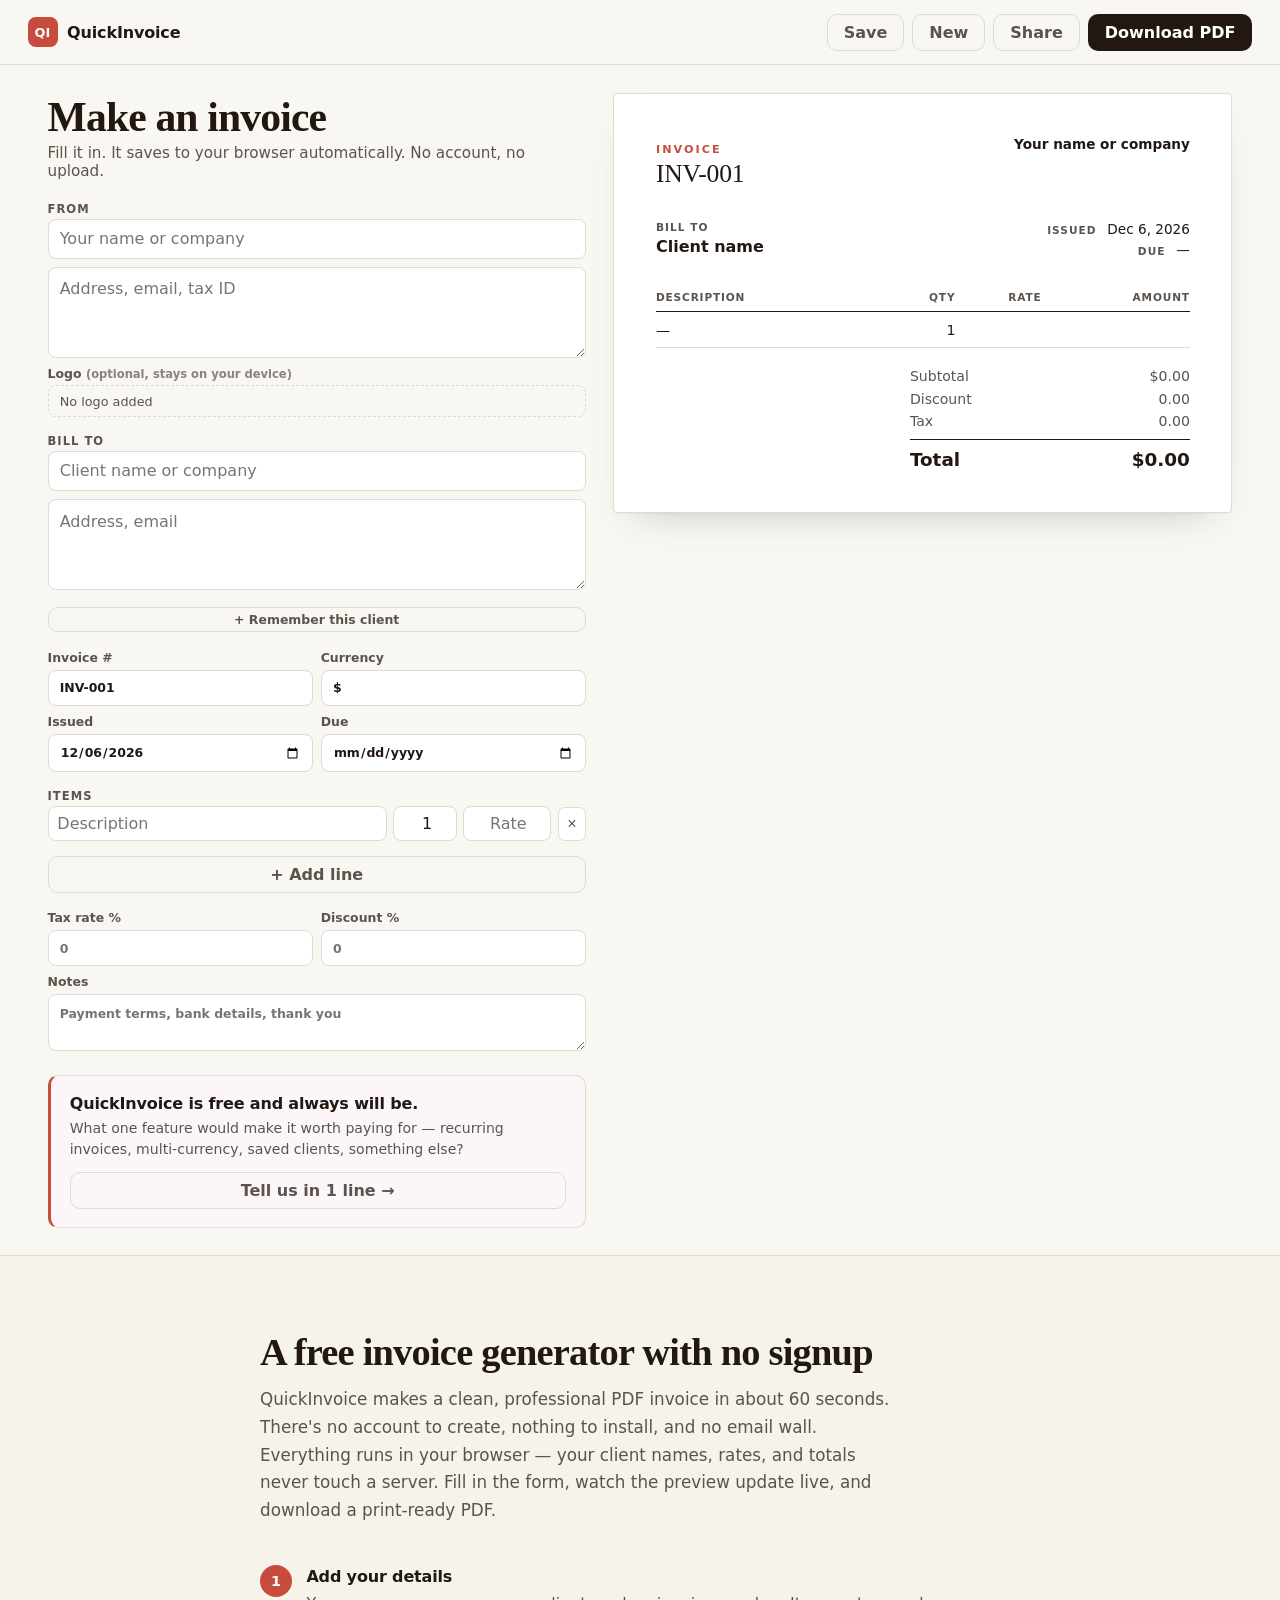
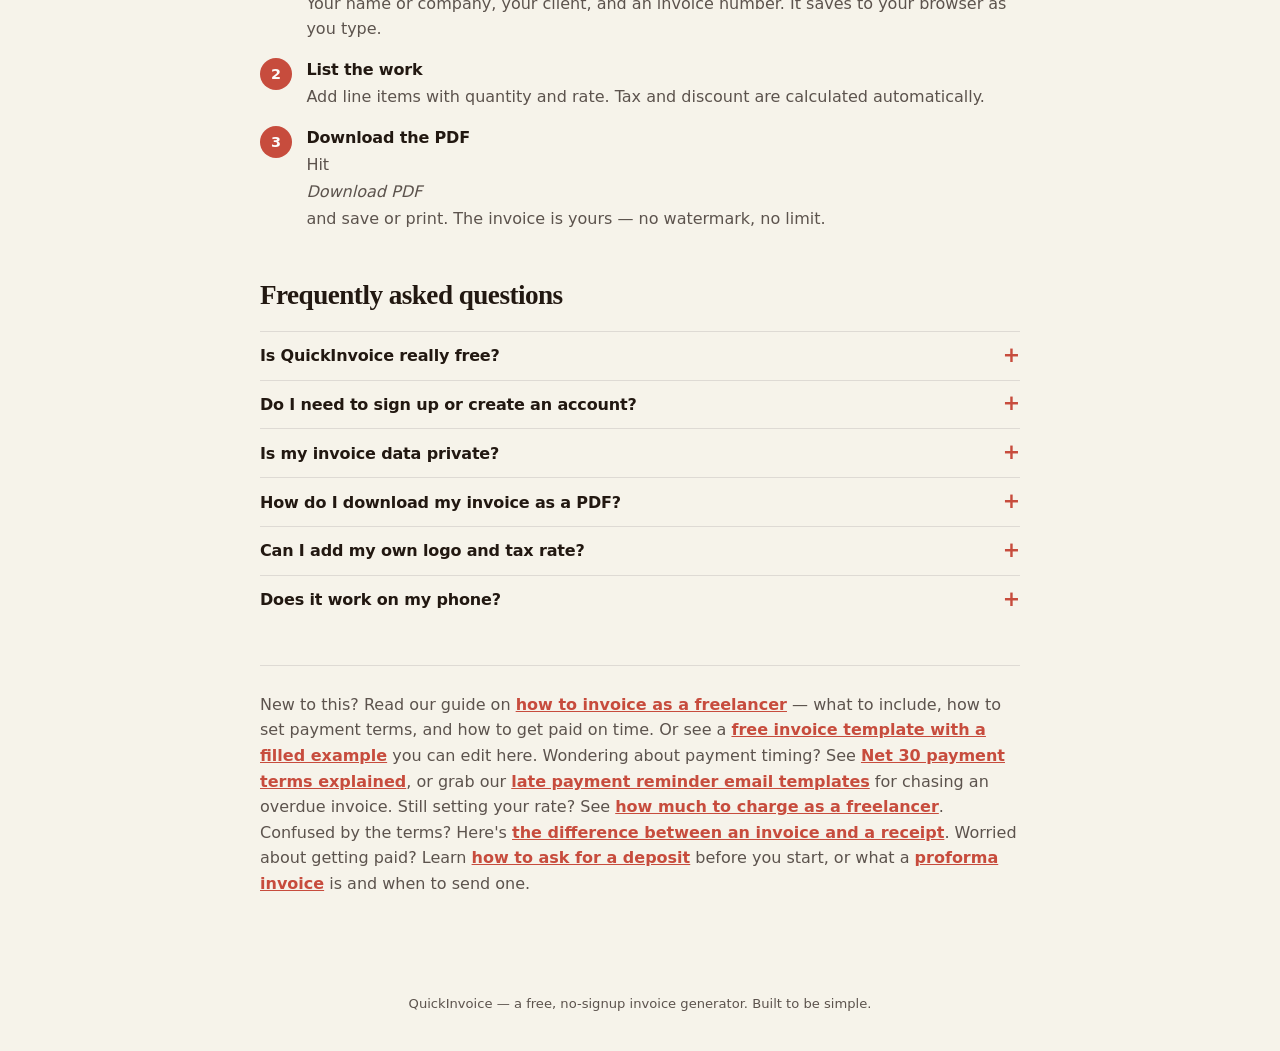
==== docs/quickinvoice/index.html @ 9a954f2b "feat(quickinvoice): 9th SEO page (what is a proforma invoice) + interlink + sitemap to 9 URLs" ====
<!DOCTYPE html>
<html lang="en">
<head>
  <meta charset="UTF-8" />
  <meta name="viewport" content="width=device-width, initial-scale=1.0" />
  <title>QuickInvoice — Free invoice generator, no signup</title>
  <meta name="description" content="Create and download a professional PDF invoice in 60 seconds. Free, no signup, runs entirely in your browser. Your data never leaves your device." />

  <!-- Open Graph -->
  <meta property="og:title" content="QuickInvoice — Free invoice generator, no signup" />
  <meta property="og:description" content="Create and download a professional PDF invoice in 60 seconds. Free, no signup, no upload. Runs entirely in your browser." />
  <meta property="og:type" content="website" />
  <meta property="og:url" content="https://nohunt-bot.github.io/claude/quickinvoice/" />

  <!-- Twitter Card -->
  <meta name="twitter:card" content="summary" />
  <meta name="twitter:title" content="QuickInvoice — Free invoice generator, no signup" />
  <meta name="twitter:description" content="Create and download a professional PDF invoice in 60 seconds. Free, no signup, runs entirely in your browser." />

  <link rel="canonical" href="https://nohunt-bot.github.io/claude/quickinvoice/" />
  <link rel="stylesheet" href="styles.css" />
</head>
<body>
  <header class="topbar no-print">
    <div class="brand">
      <span class="brand-mark">QI</span>
      <span class="brand-name">QuickInvoice</span>
    </div>
    <nav class="topbar-actions" aria-label="Primary">
      <button id="saveBtn" class="btn btn-ghost" type="button">Save</button>
      <button id="resetBtn" class="btn btn-ghost" type="button">New</button>
      <button id="shareBtn" class="btn btn-ghost" type="button">Share</button>
      <button id="printBtn" class="btn btn-solid" type="button">Download PDF</button>
    </nav>
  </header>

  <main class="layout">
    <section class="editor no-print" aria-labelledby="editor-heading">
      <h1 id="editor-heading" class="editor-title">Make an invoice</h1>
      <p class="editor-sub">Fill it in. It saves to your browser automatically. No account, no upload.</p>

      <form id="invoiceForm" class="form" autocomplete="off">
        <fieldset class="field-group">
          <legend>From</legend>
          <input class="inp" data-bind="fromName" placeholder="Your name or company" />
          <textarea class="inp" data-bind="fromDetails" rows="3" placeholder="Address, email, tax ID"></textarea>
          <label class="logo-upload-label">
            <span class="lbl-text">Logo <span class="lbl-hint">(optional, stays on your device)</span></span>
            <input id="logoInput" type="file" accept="image/*" class="logo-input" />
            <span id="logoStatus" class="logo-status">No logo added</span>
            <button id="clearLogoBtn" class="btn btn-ghost btn-xs" type="button" hidden>Remove</button>
          </label>
        </fieldset>

        <fieldset class="field-group">
          <legend>Bill to</legend>
          <input class="inp" data-bind="toName" placeholder="Client name or company" />
          <textarea class="inp" data-bind="toDetails" rows="3" placeholder="Address, email"></textarea>
          <div id="clientBar" class="client-bar" hidden>
            <span class="client-bar-label">Saved clients — tap to fill</span>
            <div id="clientChips" class="client-chips"></div>
          </div>
          <button id="saveClientBtn" class="btn btn-ghost btn-xs" type="button">+ Remember this client</button>
        </fieldset>

        <fieldset class="field-group grid-2">
          <label class="lbl">Invoice #
            <input class="inp" data-bind="number" placeholder="INV-001" />
          </label>
          <label class="lbl">Currency
            <input class="inp" data-bind="currency" placeholder="$" maxlength="4" />
          </label>
          <label class="lbl">Issued
            <input class="inp" type="date" data-bind="issued" />
          </label>
          <label class="lbl">Due
            <input class="inp" type="date" data-bind="due" />
          </label>
        </fieldset>

        <fieldset class="field-group">
          <legend>Items</legend>
          <div id="itemsEditor" class="items-editor"></div>
          <button id="addItemBtn" class="btn btn-ghost btn-block" type="button">+ Add line</button>
        </fieldset>

        <fieldset class="field-group grid-2">
          <label class="lbl">Tax rate %
            <input class="inp" type="number" step="0.01" min="0" data-bind="taxRate" placeholder="0" />
          </label>
          <label class="lbl">Discount %
            <input class="inp" type="number" step="0.01" min="0" data-bind="discountRate" placeholder="0" />
          </label>
          <label class="lbl span-2">Notes
            <textarea class="inp" data-bind="notes" rows="2" placeholder="Payment terms, bank details, thank you"></textarea>
          </label>
        </fieldset>
      </form>

      <section id="savedPanel" class="saved no-print" aria-labelledby="saved-heading" hidden>
        <h2 id="saved-heading" class="saved-title">Saved invoices</h2>
        <p id="savedSummary" class="saved-summary" hidden></p>
        <ul id="savedList" class="saved-list"></ul>
        <p class="saved-hint">Saved on this device only. Open to edit and re-download, or duplicate to start the next one. Set one to repeat and QuickInvoice tracks when the next is due — tap <em>Generate next</em> to spin it up.</p>
      </section>

      <aside class="feedback no-print" aria-labelledby="feedback-heading">
        <p id="feedback-heading" class="feedback-title">QuickInvoice is free and always will be.</p>
        <p class="feedback-body">What one feature would make it worth paying for — recurring invoices, multi-currency, saved clients, something else?</p>
        <a id="feedbackLink" class="btn btn-ghost btn-block" href="#">Tell us in 1 line →</a>
      </aside>
    </section>

    <section class="preview-wrap" aria-label="Invoice preview">
      <article id="sheet" class="sheet">
        <header class="sheet-head">
          <div>
            <img id="pLogo" class="sheet-logo" src="" alt="" hidden />
            <p class="sheet-label">Invoice</p>
            <p id="pNumber" class="sheet-number">INV-001</p>
          </div>
          <div class="sheet-from">
            <p id="pFromName" class="strong">Your name or company</p>
            <p id="pFromDetails" class="muted pre"></p>
          </div>
        </header>

        <div class="sheet-meta">
          <div>
            <p class="meta-key">Bill to</p>
            <p id="pToName" class="strong">Client name</p>
            <p id="pToDetails" class="muted pre"></p>
          </div>
          <div class="sheet-dates">
            <p><span class="meta-key">Issued</span> <span id="pIssued">—</span></p>
            <p><span class="meta-key">Due</span> <span id="pDue">—</span></p>
          </div>
        </div>

        <table class="sheet-table">
          <thead>
            <tr><th class="ta-l">Description</th><th class="ta-r">Qty</th><th class="ta-r">Rate</th><th class="ta-r">Amount</th></tr>
          </thead>
          <tbody id="pItems"></tbody>
        </table>

        <div class="sheet-totals">
          <div class="tot-row"><span>Subtotal</span><span id="pSubtotal">0.00</span></div>
          <div class="tot-row" id="pDiscountRow" hidden><span>Discount</span><span id="pDiscount">0.00</span></div>
          <div class="tot-row" id="pTaxRow" hidden><span>Tax</span><span id="pTax">0.00</span></div>
          <div class="tot-row tot-grand"><span>Total</span><span id="pTotal">0.00</span></div>
        </div>

        <footer id="pNotesWrap" class="sheet-notes" hidden>
          <p class="meta-key">Notes</p>
          <p id="pNotes" class="pre"></p>
        </footer>
      </article>
    </section>
  </main>

  <section class="seo no-print" aria-labelledby="about-heading">
    <div class="seo-inner">
      <header class="seo-lede">
        <h2 id="about-heading">A free invoice generator with no signup</h2>
        <p>QuickInvoice makes a clean, professional PDF invoice in about 60 seconds. There's
          no account to create, nothing to install, and no email wall. Everything runs in your
          browser — your client names, rates, and totals never touch a server. Fill in the form,
          watch the preview update live, and download a print-ready PDF.</p>
      </header>

      <ol class="seo-steps">
        <li><span class="seo-step-n">1</span><div><strong>Add your details</strong>Your name or company, your client, and an invoice number. It saves to your browser as you type.</div></li>
        <li><span class="seo-step-n">2</span><div><strong>List the work</strong>Add line items with quantity and rate. Tax and discount are calculated automatically.</div></li>
        <li><span class="seo-step-n">3</span><div><strong>Download the PDF</strong>Hit <em>Download PDF</em> and save or print. The invoice is yours — no watermark, no limit.</div></li>
      </ol>

      <div class="seo-faq">
        <h2>Frequently asked questions</h2>

        <details class="faq-item">
          <summary>Is QuickInvoice really free?</summary>
          <p>Yes. Creating and downloading invoices is completely free, with no limit on how many
            you make and no watermark on the PDF. There's no paid tier you're nudged toward.</p>
        </details>

        <details class="faq-item">
          <summary>Do I need to sign up or create an account?</summary>
          <p>No signup, no account, no email required. Open the page and start typing. That's the
            whole point — most invoice tools make you register before you can do anything.</p>
        </details>

        <details class="faq-item">
          <summary>Is my invoice data private?</summary>
          <p>Completely. QuickInvoice runs entirely in your browser. Your details are saved only to
            your own device's local storage and are never uploaded or sent anywhere. Clear your
            browser data and they're gone.</p>
        </details>

        <details class="faq-item">
          <summary>How do I download my invoice as a PDF?</summary>
          <p>Click <em>Download PDF</em>. Your browser's print dialog opens — choose “Save as PDF”
            as the destination and save. The invoice prints clean, without the editor around it.</p>
        </details>

        <details class="faq-item">
          <summary>Can I add my own logo and tax rate?</summary>
          <p>Yes. Upload a logo (it stays on your device) and set any tax rate or discount
            percentage. Totals recalculate instantly in the live preview.</p>
        </details>

        <details class="faq-item">
          <summary>Does it work on my phone?</summary>
          <p>Yes. The editor and preview adapt to small screens, and you can download the PDF from
            mobile browsers that support “Save as PDF” or printing.</p>
        </details>
      </div>

      <p class="seo-guide-link">New to this? Read our guide on
        <a href="guide/how-to-invoice-as-a-freelancer/">how to invoice as a freelancer</a> —
        what to include, how to set payment terms, and how to get paid on time. Or see a
        <a href="invoice-template/">free invoice template with a filled example</a> you can edit here.
        Wondering about payment timing? See
        <a href="guide/net-30-payment-terms-explained/">Net 30 payment terms explained</a>, or grab our
        <a href="guide/how-to-write-a-late-payment-reminder-email/">late payment reminder email templates</a>
        for chasing an overdue invoice. Still setting your rate? See
        <a href="guide/how-much-to-charge-as-a-freelancer/">how much to charge as a freelancer</a>. Confused by
        the terms? Here's <a href="guide/invoice-vs-receipt-whats-the-difference/">the difference between an
        invoice and a receipt</a>. Worried about getting paid? Learn
        <a href="guide/how-to-ask-for-a-deposit-as-a-freelancer/">how to ask for a deposit</a> before you start, or
        what a <a href="guide/what-is-a-proforma-invoice/">proforma invoice</a> is and when to send one.</p>
    </div>
  </section>

  <footer class="seo-foot no-print">
    <p>QuickInvoice — a free, no-signup invoice generator. Built to be simple.</p>
  </footer>

  <div id="postDownloadToast" class="toast no-print" role="status" hidden>
    <span>Got your invoice? <a id="toastLink" href="#">Tell us what would make this worth paying for →</a></span>
    <button id="toastClose" class="toast-close" type="button" aria-label="Dismiss">×</button>
  </div>

  <script type="application/ld+json">
  {
    "@context": "https://schema.org",
    "@type": "WebApplication",
    "name": "QuickInvoice",
    "url": "https://nohunt-bot.github.io/claude/quickinvoice/",
    "description": "Free invoice generator that runs entirely in your browser. No signup, no upload, no account.",
    "applicationCategory": "BusinessApplication",
    "operatingSystem": "Any",
    "offers": { "@type": "Offer", "price": "0", "priceCurrency": "USD" },
    "featureList": [
      "Instant PDF download via browser print",
      "Tax and discount calculations",
      "Saved automatically to your browser",
      "No account required",
      "Works offline"
    ]
  }
  </script>
  <script type="application/ld+json">
  {
    "@context": "https://schema.org",
    "@type": "FAQPage",
    "mainEntity": [
      {
        "@type": "Question",
        "name": "Is QuickInvoice really free?",
        "acceptedAnswer": { "@type": "Answer", "text": "Yes. Creating and downloading invoices is completely free, with no limit on how many you make and no watermark on the PDF." }
      },
      {
        "@type": "Question",
        "name": "Do I need to sign up or create an account?",
        "acceptedAnswer": { "@type": "Answer", "text": "No signup, no account, and no email required. Open the page and start typing." }
      },
      {
        "@type": "Question",
        "name": "Is my invoice data private?",
        "acceptedAnswer": { "@type": "Answer", "text": "Completely. QuickInvoice runs entirely in your browser. Your details are saved only to your own device and are never uploaded or sent anywhere." }
      },
      {
        "@type": "Question",
        "name": "How do I download my invoice as a PDF?",
        "acceptedAnswer": { "@type": "Answer", "text": "Click Download PDF. Your browser's print dialog opens — choose Save as PDF as the destination and save." }
      },
      {
        "@type": "Question",
        "name": "Can I add my own logo and tax rate?",
        "acceptedAnswer": { "@type": "Answer", "text": "Yes. Upload a logo that stays on your device, and set any tax rate or discount percentage. Totals recalculate instantly." }
      },
      {
        "@type": "Question",
        "name": "Does it work on my phone?",
        "acceptedAnswer": { "@type": "Answer", "text": "Yes. The editor and preview adapt to small screens, and you can download the PDF from mobile browsers that support Save as PDF or printing." }
      }
    ]
  }
  </script>
  <script src="app.js"></script>
</body>
</html>
---- docs/quickinvoice/styles.css ----
:root {
  --bg: oklch(97.5% 0.008 95);
  --surface: oklch(100% 0 0);
  --ink: oklch(22% 0.02 60);
  --ink-soft: oklch(45% 0.015 60);
  --line: oklch(89% 0.01 80);
  --accent: oklch(58% 0.16 30);
  --accent-ink: oklch(99% 0 0);

  --r: 10px;
  --space: clamp(1rem, 0.6rem + 1.4vw, 1.75rem);
  --maxw: 1240px;

  --serif: "Iowan Old Style", "Palatino Linotype", Palatino, Georgia, serif;
  --sans: ui-sans-serif, system-ui, -apple-system, "Segoe UI", Roboto, sans-serif;
}

* { box-sizing: border-box; }
html, body { margin: 0; }
body {
  font-family: var(--sans);
  color: var(--ink);
  background: var(--bg);
  -webkit-font-smoothing: antialiased;
}

/* ---------- Topbar ---------- */
.topbar {
  position: sticky; top: 0; z-index: 10;
  display: flex; justify-content: space-between; align-items: center;
  padding: 0.85rem var(--space);
  background: color-mix(in oklch, var(--bg) 82%, transparent);
  backdrop-filter: blur(10px);
  border-bottom: 1px solid var(--line);
}
.brand { display: flex; align-items: center; gap: 0.6rem; }
.brand-mark {
  display: grid; place-items: center;
  width: 30px; height: 30px; border-radius: 8px;
  background: var(--accent); color: var(--accent-ink);
  font-weight: 700; font-size: 0.8rem; letter-spacing: 0.02em;
}
.brand-name { font-weight: 650; letter-spacing: -0.01em; }
.topbar-actions { display: flex; gap: 0.5rem; flex-wrap: wrap; justify-content: flex-end; }

.btn {
  font: inherit; font-weight: 560; cursor: pointer;
  padding: 0.5rem 1rem; border-radius: var(--r);
  border: 1px solid transparent; transition: transform .12s, background .15s, border-color .15s;
}
.btn:active { transform: translateY(1px); }
.btn-solid { background: var(--ink); color: var(--surface); }
.btn-solid:hover { background: var(--accent); }
.btn-ghost { background: transparent; border-color: var(--line); color: var(--ink-soft); }
.btn-ghost:hover { border-color: var(--ink); color: var(--ink); }
.btn-block { width: 100%; margin-top: 0.4rem; }

/* ---------- Layout ---------- */
.layout {
  display: grid;
  grid-template-columns: minmax(320px, 1fr) minmax(0, 1.15fr);
  gap: var(--space);
  max-width: var(--maxw);
  margin: 0 auto;
  padding: var(--space);
  align-items: start;
}
@media (max-width: 880px) {
  .layout { grid-template-columns: 1fr; }
  .preview-wrap { order: -1; }
}

/* ---------- Editor ---------- */
.editor-title { font-family: var(--serif); font-size: clamp(1.8rem, 1.2rem + 2vw, 2.6rem); margin: 0 0 0.2rem; letter-spacing: -0.02em; }
.editor-sub { color: var(--ink-soft); margin: 0 0 1.4rem; font-size: 0.95rem; }
.form { display: flex; flex-direction: column; gap: 1.1rem; }
.field-group { border: none; padding: 0; margin: 0; display: grid; gap: 0.5rem; }
.field-group legend { font-size: 0.72rem; text-transform: uppercase; letter-spacing: 0.09em; color: var(--ink-soft); font-weight: 650; padding: 0; margin-bottom: 0.15rem; }
.grid-2 { grid-template-columns: 1fr 1fr; }
.grid-2 .span-2 { grid-column: 1 / -1; }
.lbl { display: grid; gap: 0.3rem; font-size: 0.78rem; color: var(--ink-soft); font-weight: 560; }

.inp {
  font: inherit; color: var(--ink);
  width: 100%; padding: 0.6rem 0.7rem;
  background: var(--surface);
  border: 1px solid var(--line); border-radius: 8px;
  transition: border-color .15s, box-shadow .15s;
}
.inp:focus { outline: none; border-color: var(--accent); box-shadow: 0 0 0 3px color-mix(in oklch, var(--accent) 18%, transparent); }
textarea.inp { resize: vertical; line-height: 1.45; }

/* ---------- Logo upload ---------- */
.logo-upload-label { display: grid; gap: 0.3rem; }
.lbl-text { font-size: 0.78rem; color: var(--ink-soft); font-weight: 560; }
.lbl-hint { font-size: 0.72rem; opacity: 0.7; }
.logo-input { display: none; }
.logo-status {
  display: inline-flex; align-items: center; gap: 0.5rem;
  font-size: 0.8rem; color: var(--ink-soft);
  padding: 0.45rem 0.7rem;
  border: 1px dashed var(--line); border-radius: 8px; cursor: pointer;
  transition: border-color .15s;
}
.logo-status:hover { border-color: var(--accent); }
.logo-status.has-logo { border-style: solid; color: var(--ink); }
.btn-xs { padding: 0.25rem 0.6rem; font-size: 0.78rem; width: auto; }
.sheet-logo { max-height: 56px; max-width: 160px; object-fit: contain; margin-bottom: 0.5rem; display: block; }

/* ---------- Items editor ---------- */
.items-editor { display: flex; flex-direction: column; gap: 0.45rem; }
.item-row { display: grid; grid-template-columns: 1fr 64px 88px 28px; gap: 0.4rem; align-items: center; }
.item-row .inp { padding: 0.45rem 0.55rem; }
.item-del {
  border: 1px solid var(--line); background: var(--surface); border-radius: 7px;
  width: 28px; height: 34px; cursor: pointer; color: var(--ink-soft); font-size: 1rem; line-height: 1;
  transition: color .15s, border-color .15s;
}
.item-del:hover { color: var(--accent); border-color: var(--accent); }

/* ---------- Sheet (printable) ---------- */
.preview-wrap { position: sticky; top: 72px; }
.sheet {
  background: var(--surface);
  border: 1px solid var(--line);
  border-radius: 4px;
  padding: clamp(1.5rem, 1rem + 2vw, 2.75rem);
  box-shadow: 0 1px 2px rgba(0,0,0,.04), 0 18px 40px -24px rgba(0,0,0,.25);
  color: var(--ink);
}
.sheet-head { display: flex; justify-content: space-between; align-items: flex-start; gap: 1.5rem; margin-bottom: 2rem; }
.sheet-label { font-size: 0.7rem; text-transform: uppercase; letter-spacing: 0.18em; color: var(--accent); font-weight: 700; margin: 0 0 0.2rem; }
.sheet-number { font-family: var(--serif); font-size: 1.6rem; margin: 0; letter-spacing: -0.01em; }
.sheet-from { text-align: right; font-size: 0.85rem; line-height: 1.4; }
.strong { font-weight: 650; margin: 0; }
.muted { color: var(--ink-soft); margin: 0.15rem 0 0; font-size: 0.85rem; line-height: 1.45; }
.pre { white-space: pre-wrap; }

.sheet-meta { display: flex; justify-content: space-between; gap: 1.5rem; margin-bottom: 1.75rem; }
.meta-key { font-size: 0.66rem; text-transform: uppercase; letter-spacing: 0.1em; color: var(--ink-soft); font-weight: 650; margin: 0 0 0.2rem; }
.sheet-dates { text-align: right; font-size: 0.85rem; }
.sheet-dates p { margin: 0 0 0.3rem; }
.sheet-dates .meta-key { display: inline; margin-right: 0.4rem; }

.sheet-table { width: 100%; border-collapse: collapse; margin-bottom: 1.25rem; font-size: 0.88rem; }
.sheet-table th { font-size: 0.66rem; text-transform: uppercase; letter-spacing: 0.08em; color: var(--ink-soft); font-weight: 650; padding: 0 0 0.5rem; border-bottom: 1.5px solid var(--ink); }
.sheet-table td { padding: 0.6rem 0; border-bottom: 1px solid var(--line); vertical-align: top; }
.ta-r { text-align: right; }
.ta-l { text-align: left; }
.sheet-table td.ta-r { font-variant-numeric: tabular-nums; }

.sheet-totals { margin-left: auto; width: min(280px, 100%); display: flex; flex-direction: column; gap: 0.4rem; }
.tot-row { display: flex; justify-content: space-between; font-size: 0.88rem; color: var(--ink-soft); font-variant-numeric: tabular-nums; }
.tot-grand { color: var(--ink); font-weight: 700; font-size: 1.15rem; padding-top: 0.6rem; margin-top: 0.2rem; border-top: 1.5px solid var(--ink); }

.sheet-notes { margin-top: 2rem; padding-top: 1rem; border-top: 1px solid var(--line); font-size: 0.85rem; }
.sheet-notes .pre { color: var(--ink-soft); margin: 0.25rem 0 0; line-height: 1.5; }

/* ---------- Saved invoices ---------- */
.saved {
  margin-top: 1.5rem;
  padding: 1.1rem 1.2rem;
  border: 1px solid var(--line);
  border-radius: var(--r);
  background: var(--surface);
}
.saved[hidden] { display: none; }
.saved-title {
  margin: 0 0 0.7rem; font-size: 0.72rem; text-transform: uppercase;
  letter-spacing: 0.09em; color: var(--ink-soft); font-weight: 650;
}
.saved-list { list-style: none; margin: 0; padding: 0; display: grid; gap: 0.6rem; }
.saved-item { display: grid; gap: 0.3rem; }
.saved-row { display: flex; align-items: center; gap: 0.5rem; }
.saved-open {
  flex: 1; min-width: 0; display: flex; flex-direction: column; gap: 0.1rem;
  text-align: left; cursor: pointer; font: inherit;
  padding: 0.5rem 0.7rem; border: 1px solid var(--line); border-radius: 8px;
  background: var(--surface); color: var(--ink);
  transition: border-color .15s, background .15s;
}
.saved-open:hover { border-color: var(--accent); background: color-mix(in oklch, var(--accent) 4%, var(--surface)); }
.saved-num { font-weight: 600; letter-spacing: -0.01em; }
.saved-meta { font-size: 0.78rem; color: var(--ink-soft); overflow: hidden; text-overflow: ellipsis; white-space: nowrap; }
.saved-item.is-current .saved-open { border-color: var(--accent); }
.saved-actions { display: flex; align-items: center; gap: 0.35rem; flex-shrink: 0; }
.saved-hint { margin: 0.7rem 0 0; font-size: 0.75rem; color: var(--ink-soft); line-height: 1.45; }

/* Recurrence controls on a saved invoice */
.saved-recur { display: flex; align-items: center; flex-wrap: wrap; gap: 0.5rem; padding-left: 0.2rem; }
.recur-toggle {
  display: inline-flex; align-items: center; gap: 0.4rem;
  font: inherit; font-size: 0.76rem; color: var(--ink-soft); cursor: pointer;
  background: transparent; border: none; padding: 0.15rem 0;
}
.recur-toggle:hover { color: var(--ink); }
.recur-dot {
  width: 0.6rem; height: 0.6rem; border-radius: 999px; flex-shrink: 0;
  border: 1.5px solid var(--line); background: var(--surface);
}
.recur-dot.on { border-color: var(--accent); background: var(--accent); }
.recur-next { font-size: 0.76rem; color: var(--ink-soft); font-variant-numeric: tabular-nums; }
.recur-next.due {
  color: var(--accent); font-weight: 650;
  padding: 0.05rem 0.45rem; border-radius: 999px;
  background: color-mix(in oklch, var(--accent) 12%, var(--surface));
}
.gen-next { margin-left: auto; }

/* Paid / unpaid status on a saved invoice */
.paid-toggle {
  display: inline-flex; align-items: center; gap: 0.4rem;
  font: inherit; font-size: 0.76rem; color: var(--ink-soft); cursor: pointer;
  background: transparent; border: none; padding: 0.15rem 0;
}
.paid-toggle:hover { color: var(--ink); }
.paid-check {
  width: 0.85rem; height: 0.85rem; border-radius: 999px; flex-shrink: 0;
  border: 1.5px solid var(--line); background: var(--surface);
  display: inline-flex; align-items: center; justify-content: center;
}
.paid-toggle.is-paid { color: var(--paid, oklch(58% 0.13 155)); font-weight: 650; }
.paid-toggle.is-paid .paid-check {
  border-color: var(--paid, oklch(58% 0.13 155));
  background: var(--paid, oklch(58% 0.13 155));
}
.paid-toggle.is-paid .paid-check::after {
  content: ""; width: 0.18rem; height: 0.36rem;
  border: solid var(--surface); border-width: 0 1.5px 1.5px 0;
  transform: translateY(-0.04rem) rotate(45deg);
}
.saved-item.is-paid .saved-num { color: var(--ink-soft); }
.saved-paid-pill {
  font-size: 0.62rem; text-transform: uppercase; letter-spacing: 0.06em;
  font-weight: 700; color: var(--paid, oklch(58% 0.13 155));
  border: 1px solid color-mix(in oklch, var(--paid, oklch(58% 0.13 155)) 40%, var(--surface));
  background: color-mix(in oklch, var(--paid, oklch(58% 0.13 155)) 10%, var(--surface));
  border-radius: 999px; padding: 0.05rem 0.4rem; margin-left: 0.45rem;
}
.saved-summary {
  margin: 0 0 0.7rem; font-size: 0.82rem; color: var(--ink);
  font-variant-numeric: tabular-nums;
}
.saved-summary[hidden] { display: none; }
.saved-summary strong { font-weight: 700; }
.summary-line + .summary-line { margin-top: 0.2rem; }
.saved-summary .all-paid { color: var(--paid, oklch(58% 0.13 155)); }
.summary-collected { color: var(--ink-soft); }
.summary-collected strong { color: var(--paid, oklch(58% 0.13 155)); }

/* ---------- Saved clients ---------- */
.client-bar { margin-top: 0.6rem; }
.client-bar[hidden] { display: none; }
.client-bar-label {
  display: block; font-size: 0.68rem; text-transform: uppercase;
  letter-spacing: 0.08em; color: var(--ink-soft); font-weight: 650; margin-bottom: 0.4rem;
}
.client-chips { display: flex; flex-wrap: wrap; gap: 0.4rem; }
.client-chip {
  display: inline-flex; align-items: stretch; max-width: 100%;
  border: 1px solid var(--line); border-radius: 999px; overflow: hidden;
  background: var(--surface); transition: border-color .15s, background .15s;
}
.client-chip:hover { border-color: var(--accent); background: color-mix(in oklch, var(--accent) 4%, var(--surface)); }
.client-fill {
  font: inherit; font-size: 0.82rem; color: var(--ink); cursor: pointer;
  background: none; border: none; padding: 0.3rem 0.2rem 0.3rem 0.75rem;
  max-width: 16ch; overflow: hidden; text-overflow: ellipsis; white-space: nowrap;
}
.client-rm {
  font: inherit; cursor: pointer; background: none; border: none;
  color: var(--ink-soft); padding: 0.3rem 0.55rem 0.3rem 0.4rem; line-height: 1;
}
.client-rm:hover { color: var(--accent); }
#saveClientBtn { margin-top: 0.6rem; }

/* ---------- Feedback ---------- */
.feedback {
  margin-top: 1.5rem;
  padding: 1.1rem 1.2rem;
  border: 1px solid var(--line);
  border-left: 3px solid var(--accent);
  border-radius: var(--r);
  background: color-mix(in oklch, var(--accent) 5%, var(--surface));
}
.feedback-title { margin: 0 0 0.3rem; font-weight: 650; letter-spacing: -0.01em; }
.feedback-body { margin: 0 0 0.75rem; font-size: 0.88rem; color: var(--ink-soft); line-height: 1.5; }
.feedback .btn-block { display: block; text-align: center; text-decoration: none; }

/* ---------- Toast ---------- */
.toast {
  position: fixed; left: 50%; bottom: 1.25rem; transform: translateX(-50%);
  z-index: 20; max-width: min(540px, calc(100vw - 2rem));
  display: flex; align-items: center; gap: 0.75rem;
  padding: 0.75rem 0.75rem 0.75rem 1.1rem;
  background: var(--ink); color: var(--surface);
  border-radius: var(--r); box-shadow: 0 8px 30px oklch(0% 0 0 / 0.22);
  font-size: 0.88rem; line-height: 1.4;
  animation: toast-in .35s cubic-bezier(0.16, 1, 0.3, 1);
}
.toast[hidden] { display: none; }
.toast a { color: var(--accent-ink); text-decoration: underline; text-underline-offset: 2px; }
.toast a:hover { opacity: 0.85; }
.toast-close {
  flex-shrink: 0; font: inherit; font-size: 1.1rem; line-height: 1; cursor: pointer;
  width: 28px; height: 28px; border-radius: 7px; border: none;
  background: oklch(100% 0 0 / 0.12); color: var(--surface);
}
.toast-close:hover { background: oklch(100% 0 0 / 0.22); }
@keyframes toast-in { from { opacity: 0; transform: translate(-50%, 12px); } to { opacity: 1; transform: translate(-50%, 0); } }
@media (prefers-reduced-motion: reduce) { .toast { animation: none; } }

/* ---------- SEO content ---------- */
.seo {
  border-top: 1px solid var(--line);
  background: color-mix(in oklch, var(--accent) 3%, var(--bg));
  padding: clamp(2.5rem, 1.5rem + 4vw, 5rem) var(--space);
}
.seo-inner { max-width: 760px; margin: 0 auto; }
.seo-lede h2 {
  font-family: var(--serif);
  font-size: clamp(1.6rem, 1.2rem + 1.8vw, 2.4rem);
  line-height: 1.1; letter-spacing: -0.02em; margin: 0 0 0.8rem;
}
.seo-lede p { font-size: 1.05rem; line-height: 1.65; color: var(--ink-soft); margin: 0; max-width: 60ch; }

.seo-steps {
  list-style: none; margin: 2.5rem 0; padding: 0;
  display: grid; gap: 1rem;
}
.seo-steps li { display: flex; gap: 0.9rem; align-items: flex-start; }
.seo-step-n {
  flex-shrink: 0; width: 2rem; height: 2rem; border-radius: 50%;
  display: grid; place-items: center;
  background: var(--accent); color: var(--accent-ink);
  font-weight: 650; font-size: 0.9rem;
}
.seo-steps div { display: flex; flex-direction: column; gap: 0.15rem; line-height: 1.55; }
.seo-steps strong { font-weight: 650; letter-spacing: -0.01em; }
.seo-steps div { color: var(--ink-soft); }
.seo-steps strong { color: var(--ink); }

.seo-faq { margin-top: 3rem; }
.seo-faq > h2 {
  font-family: var(--serif);
  font-size: clamp(1.3rem, 1.1rem + 1vw, 1.7rem);
  letter-spacing: -0.02em; margin: 0 0 1.25rem;
}
.faq-item {
  border-top: 1px solid var(--line);
  padding: 0.9rem 0;
}
.faq-item summary {
  cursor: pointer; font-weight: 600; letter-spacing: -0.01em;
  list-style: none; position: relative; padding-right: 1.8rem;
  transition: color var(--dur, 150ms) ease;
}
.faq-item summary::-webkit-details-marker { display: none; }
.faq-item summary::after {
  content: "+"; position: absolute; right: 0; top: -0.1rem;
  font-size: 1.3rem; line-height: 1; color: var(--accent);
  transition: transform 200ms cubic-bezier(0.16, 1, 0.3, 1);
}
.faq-item[open] summary::after { transform: rotate(45deg); }
.faq-item summary:hover { color: var(--accent); }
.faq-item p { margin: 0.7rem 0 0.2rem; color: var(--ink-soft); line-height: 1.65; max-width: 62ch; }

.seo-foot {
  text-align: center; padding: 1.5rem var(--space) 2.5rem;
  font-size: 0.82rem; color: var(--ink-soft);
  background: color-mix(in oklch, var(--accent) 3%, var(--bg));
}
.seo-foot p { margin: 0; }
.seo-guide-link {
  margin: 2.6rem 0 0; padding-top: 1.6rem; border-top: 1px solid var(--line);
  font-size: 1rem; line-height: 1.6; color: var(--ink-soft);
}
.seo-guide-link a { color: var(--accent); font-weight: 560; }
@media (prefers-reduced-motion: reduce) {
  .faq-item summary::after { transition: none; }
}

/* ---------- Print ---------- */
@media print {
  .no-print { display: none !important; }
  body { background: #fff; }
  .layout { display: block; max-width: none; padding: 0; margin: 0; }
  .preview-wrap { position: static; }
  .sheet { border: none; border-radius: 0; box-shadow: none; padding: 0; }
  @page { margin: 18mm; }
}
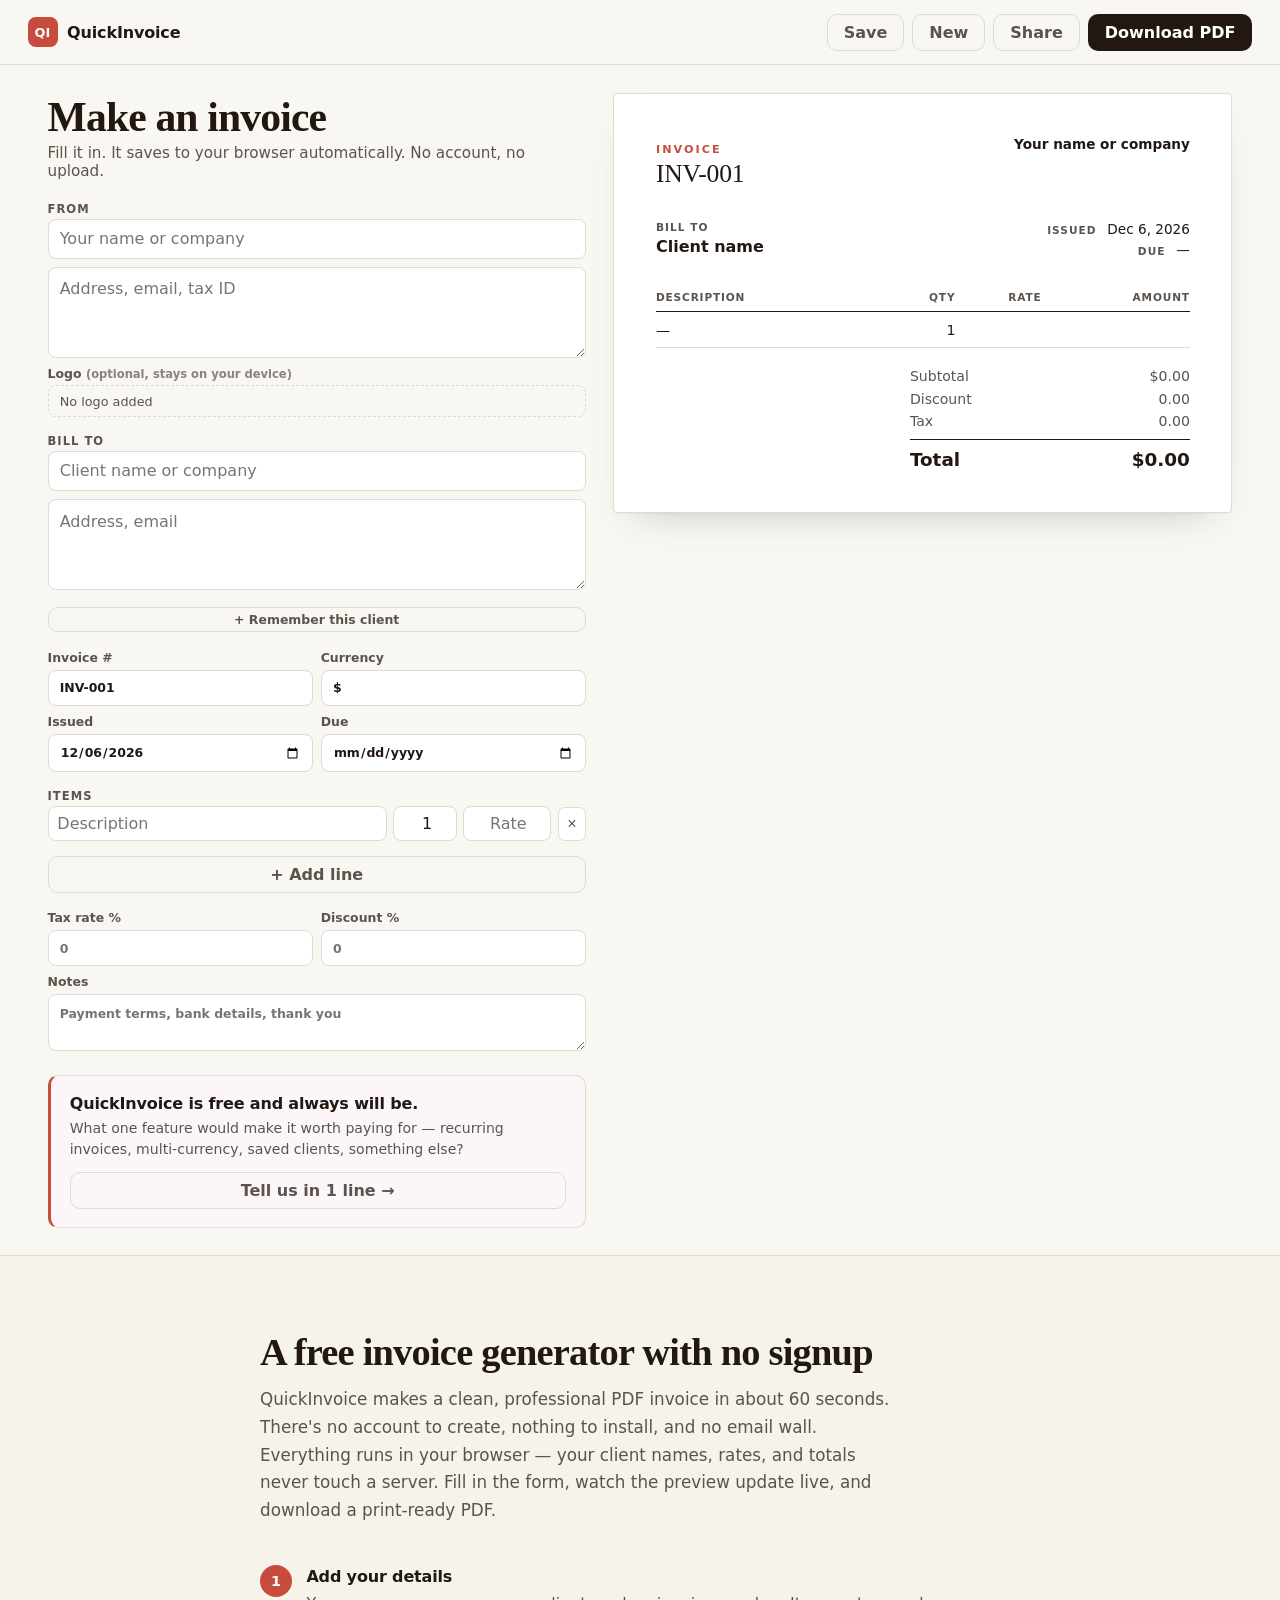
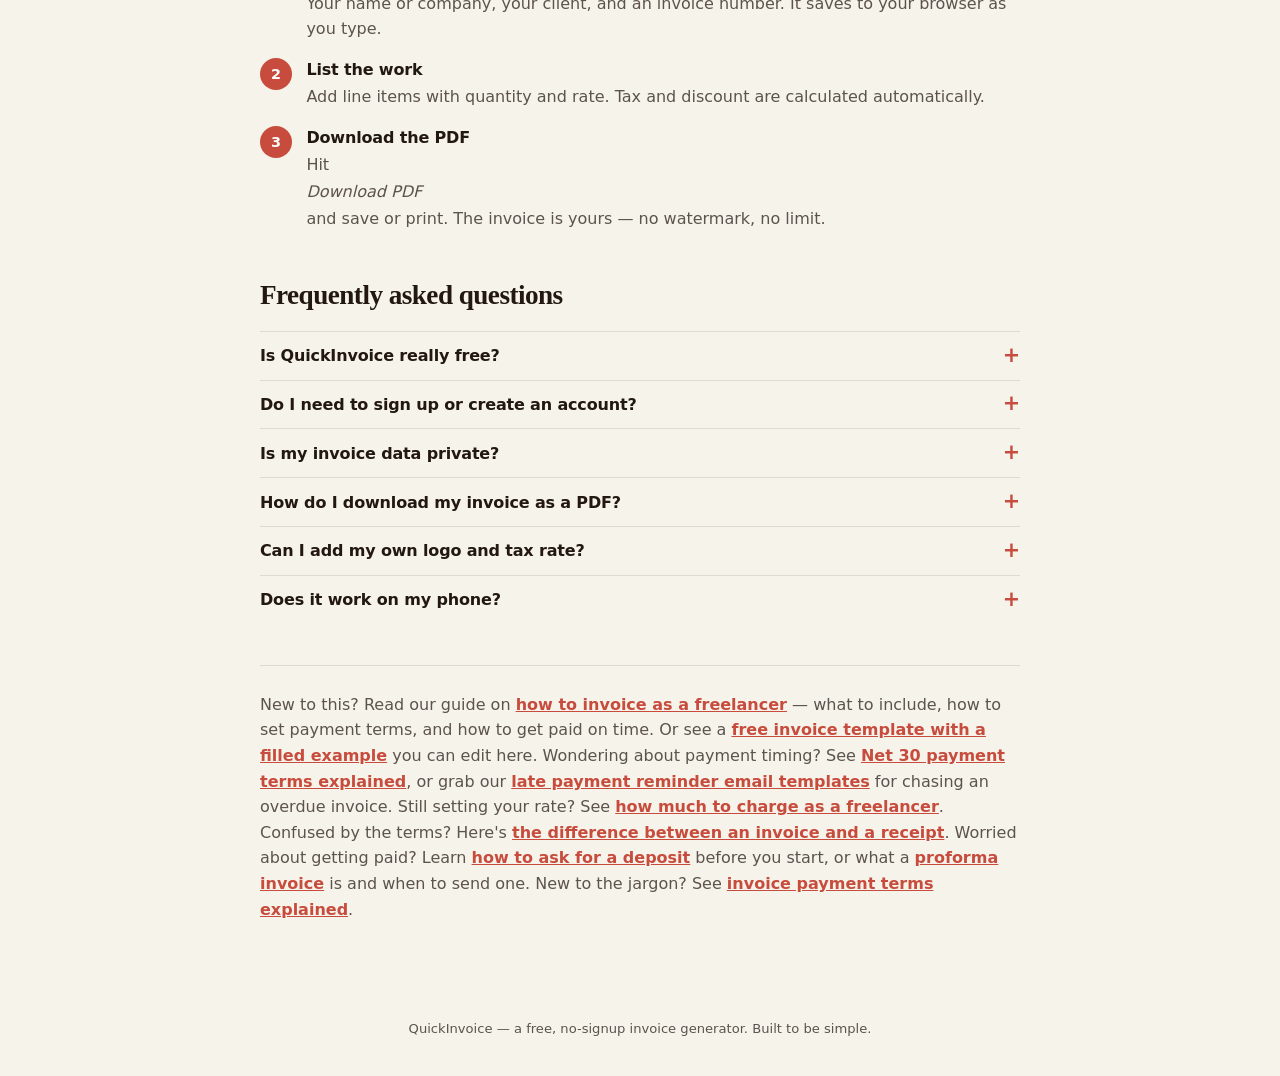
==== commit e3b49a4b: "feat(quickinvoice): 10th SEO page (invoice payment terms explained) + interlink + sitemap to 10 URLs" ====
--- a/docs/quickinvoice/index.html
+++ b/docs/quickinvoice/index.html
@@ -100,6 +100,10 @@
       <section id="savedPanel" class="saved no-print" aria-labelledby="saved-heading" hidden>
         <h2 id="saved-heading" class="saved-title">Saved invoices</h2>
         <p id="savedSummary" class="saved-summary" hidden></p>
+        <div class="saved-export">
+          <button id="exportCsvBtn" class="btn btn-ghost btn-xs" type="button">Export CSV</button>
+          <button id="copyCsvBtn" class="btn btn-ghost btn-xs" type="button">Copy for spreadsheet</button>
+        </div>
         <ul id="savedList" class="saved-list"></ul>
         <p class="saved-hint">Saved on this device only. Open to edit and re-download, or duplicate to start the next one. Set one to repeat and QuickInvoice tracks when the next is due — tap <em>Generate next</em> to spin it up.</p>
       </section>
@@ -228,7 +232,8 @@
         the terms? Here's <a href="guide/invoice-vs-receipt-whats-the-difference/">the difference between an
         invoice and a receipt</a>. Worried about getting paid? Learn
         <a href="guide/how-to-ask-for-a-deposit-as-a-freelancer/">how to ask for a deposit</a> before you start, or
-        what a <a href="guide/what-is-a-proforma-invoice/">proforma invoice</a> is and when to send one.</p>
+        what a <a href="guide/what-is-a-proforma-invoice/">proforma invoice</a> is and when to send one. New to the
+        jargon? See <a href="guide/invoice-payment-terms-explained/">invoice payment terms explained</a>.</p>
     </div>
   </section>
 
--- a/docs/quickinvoice/styles.css
+++ b/docs/quickinvoice/styles.css
@@ -247,6 +247,7 @@
 .saved-summary .all-paid { color: var(--paid, oklch(58% 0.13 155)); }
 .summary-collected { color: var(--ink-soft); }
 .summary-collected strong { color: var(--paid, oklch(58% 0.13 155)); }
+.saved-export { display: flex; flex-wrap: wrap; gap: 0.4rem; margin: 0 0 0.85rem; }
 
 /* ---------- Saved clients ---------- */
 .client-bar { margin-top: 0.6rem; }
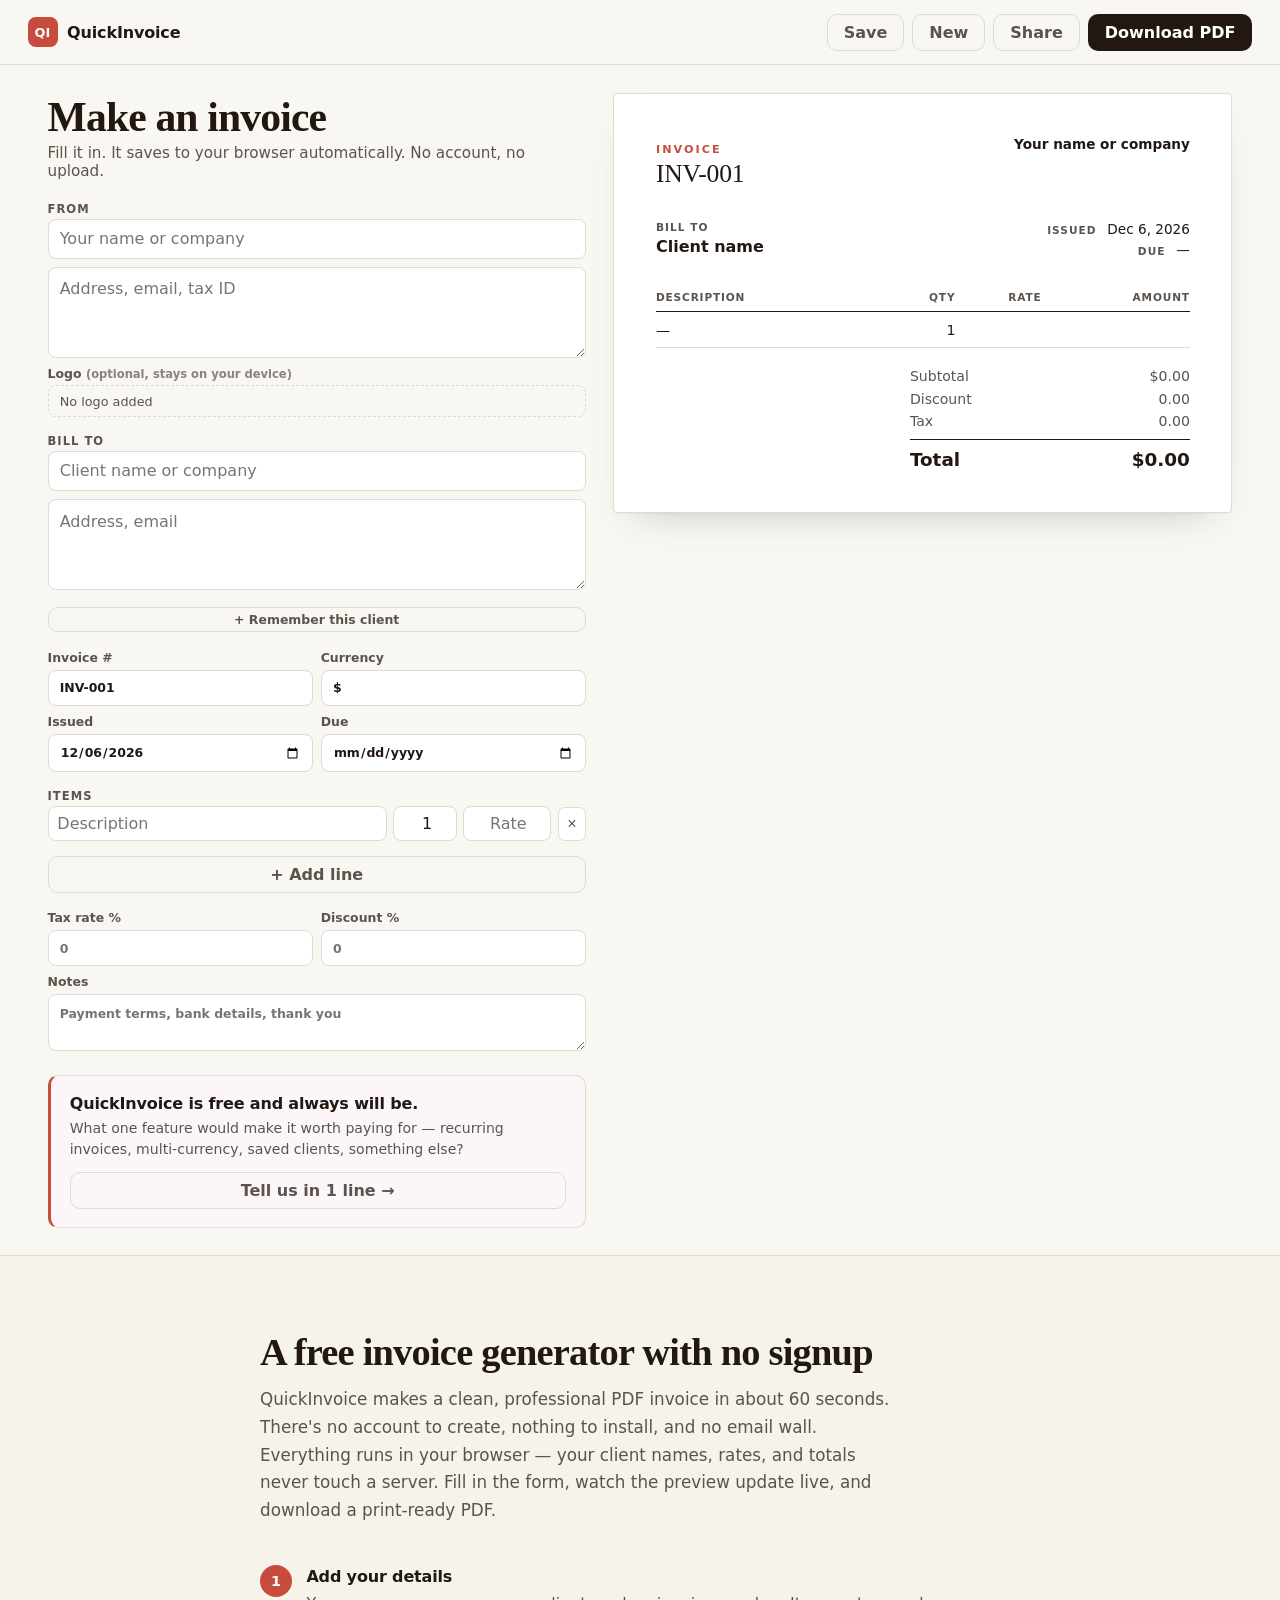
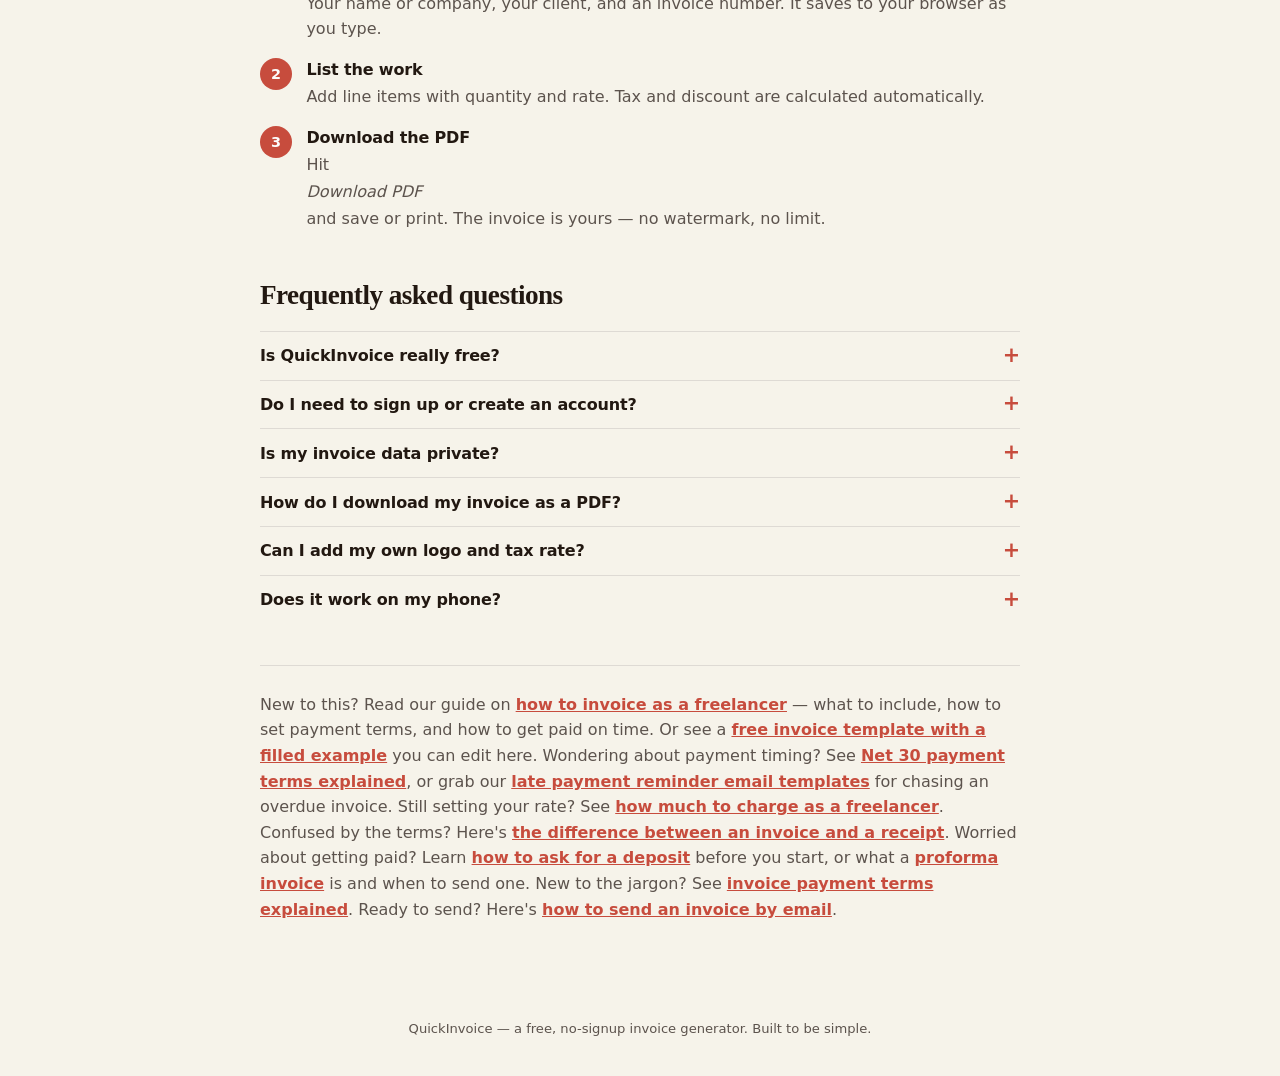
==== commit ee6faefb: "feat(quickinvoice): 11th SEO page — how to send an invoice by email New guide/how-to-send-an-invoice" ====
--- a/docs/quickinvoice/index.html
+++ b/docs/quickinvoice/index.html
@@ -68,7 +68,23 @@
             <input class="inp" data-bind="number" placeholder="INV-001" />
           </label>
           <label class="lbl">Currency
-            <input class="inp" data-bind="currency" placeholder="$" maxlength="4" />
+            <input class="inp" data-bind="currency" placeholder="$ — or pick" maxlength="4" list="currencyList" autocomplete="off" />
+            <datalist id="currencyList">
+              <option value="$">USD — US Dollar</option>
+              <option value="€">EUR — Euro</option>
+              <option value="£">GBP — British Pound</option>
+              <option value="¥">JPY — Japanese Yen</option>
+              <option value="C$">CAD — Canadian Dollar</option>
+              <option value="A$">AUD — Australian Dollar</option>
+              <option value="₹">INR — Indian Rupee</option>
+              <option value="CN¥">CNY — Chinese Yuan</option>
+              <option value="CHF">CHF — Swiss Franc</option>
+              <option value="kr">SEK / NOK / DKK — Krona</option>
+              <option value="R$">BRL — Brazilian Real</option>
+              <option value="₩">KRW — Korean Won</option>
+              <option value="₱">PHP — Philippine Peso</option>
+              <option value="₪">ILS — Israeli Shekel</option>
+            </datalist>
           </label>
           <label class="lbl">Issued
             <input class="inp" type="date" data-bind="issued" />
@@ -233,7 +249,8 @@
         invoice and a receipt</a>. Worried about getting paid? Learn
         <a href="guide/how-to-ask-for-a-deposit-as-a-freelancer/">how to ask for a deposit</a> before you start, or
         what a <a href="guide/what-is-a-proforma-invoice/">proforma invoice</a> is and when to send one. New to the
-        jargon? See <a href="guide/invoice-payment-terms-explained/">invoice payment terms explained</a>.</p>
+        jargon? See <a href="guide/invoice-payment-terms-explained/">invoice payment terms explained</a>. Ready
+        to send? Here's <a href="guide/how-to-send-an-invoice-by-email/">how to send an invoice by email</a>.</p>
     </div>
   </section>
 
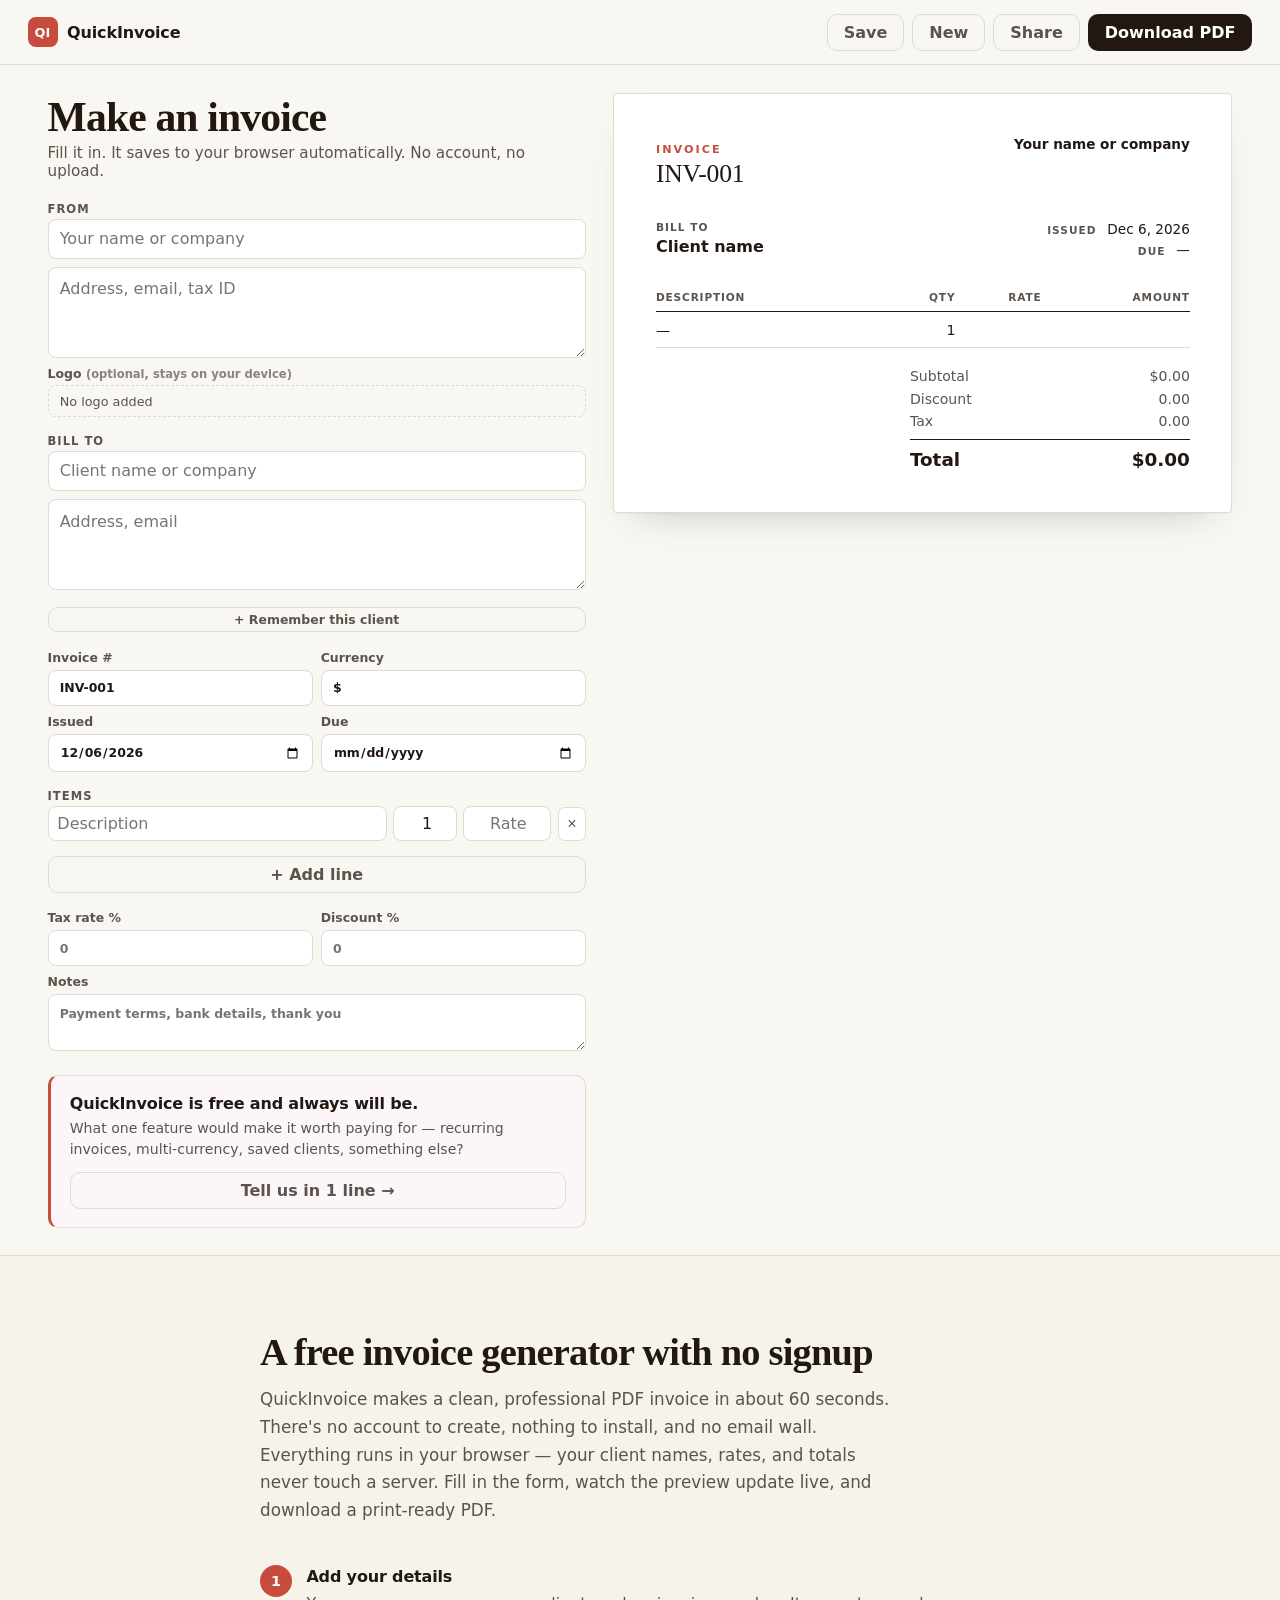
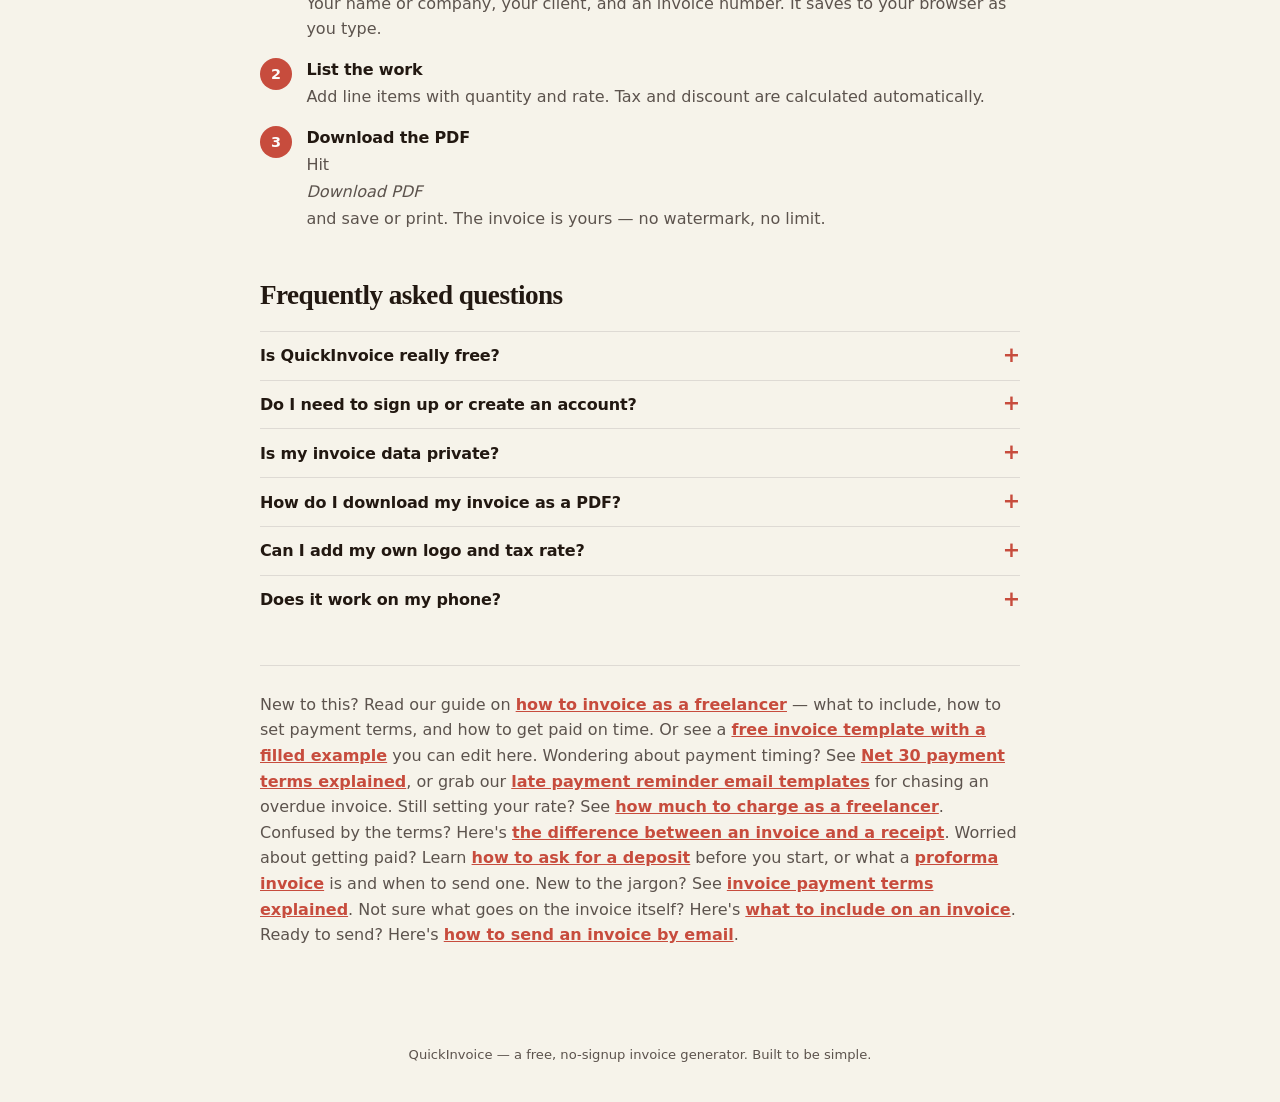
==== commit 70fede55: "feat(quickinvoice): 12th SEO page (what to include on an invoice) + interlink 12-page cluster + site" ====
--- a/docs/quickinvoice/index.html
+++ b/docs/quickinvoice/index.html
@@ -171,6 +171,8 @@
           <div class="tot-row tot-grand"><span>Total</span><span id="pTotal">0.00</span></div>
         </div>
 
+        <p id="pAmountWords" class="amount-words" hidden></p>
+
         <footer id="pNotesWrap" class="sheet-notes" hidden>
           <p class="meta-key">Notes</p>
           <p id="pNotes" class="pre"></p>
@@ -249,8 +251,10 @@
         invoice and a receipt</a>. Worried about getting paid? Learn
         <a href="guide/how-to-ask-for-a-deposit-as-a-freelancer/">how to ask for a deposit</a> before you start, or
         what a <a href="guide/what-is-a-proforma-invoice/">proforma invoice</a> is and when to send one. New to the
-        jargon? See <a href="guide/invoice-payment-terms-explained/">invoice payment terms explained</a>. Ready
-        to send? Here's <a href="guide/how-to-send-an-invoice-by-email/">how to send an invoice by email</a>.</p>
+        jargon? See <a href="guide/invoice-payment-terms-explained/">invoice payment terms explained</a>. Not sure
+        what goes on the invoice itself? Here's <a href="guide/what-to-include-on-an-invoice/">what to include on
+        an invoice</a>. Ready to send? Here's <a href="guide/how-to-send-an-invoice-by-email/">how to send an
+        invoice by email</a>.</p>
     </div>
   </section>
 
--- a/docs/quickinvoice/styles.css
+++ b/docs/quickinvoice/styles.css
@@ -153,6 +153,8 @@
 .tot-row { display: flex; justify-content: space-between; font-size: 0.88rem; color: var(--ink-soft); font-variant-numeric: tabular-nums; }
 .tot-grand { color: var(--ink); font-weight: 700; font-size: 1.15rem; padding-top: 0.6rem; margin-top: 0.2rem; border-top: 1.5px solid var(--ink); }
 
+.amount-words { margin: 0.55rem 0 0; text-align: right; font-size: 0.78rem; font-style: italic; color: var(--ink-soft); line-height: 1.4; }
+
 .sheet-notes { margin-top: 2rem; padding-top: 1rem; border-top: 1px solid var(--line); font-size: 0.85rem; }
 .sheet-notes .pre { color: var(--ink-soft); margin: 0.25rem 0 0; line-height: 1.5; }
 
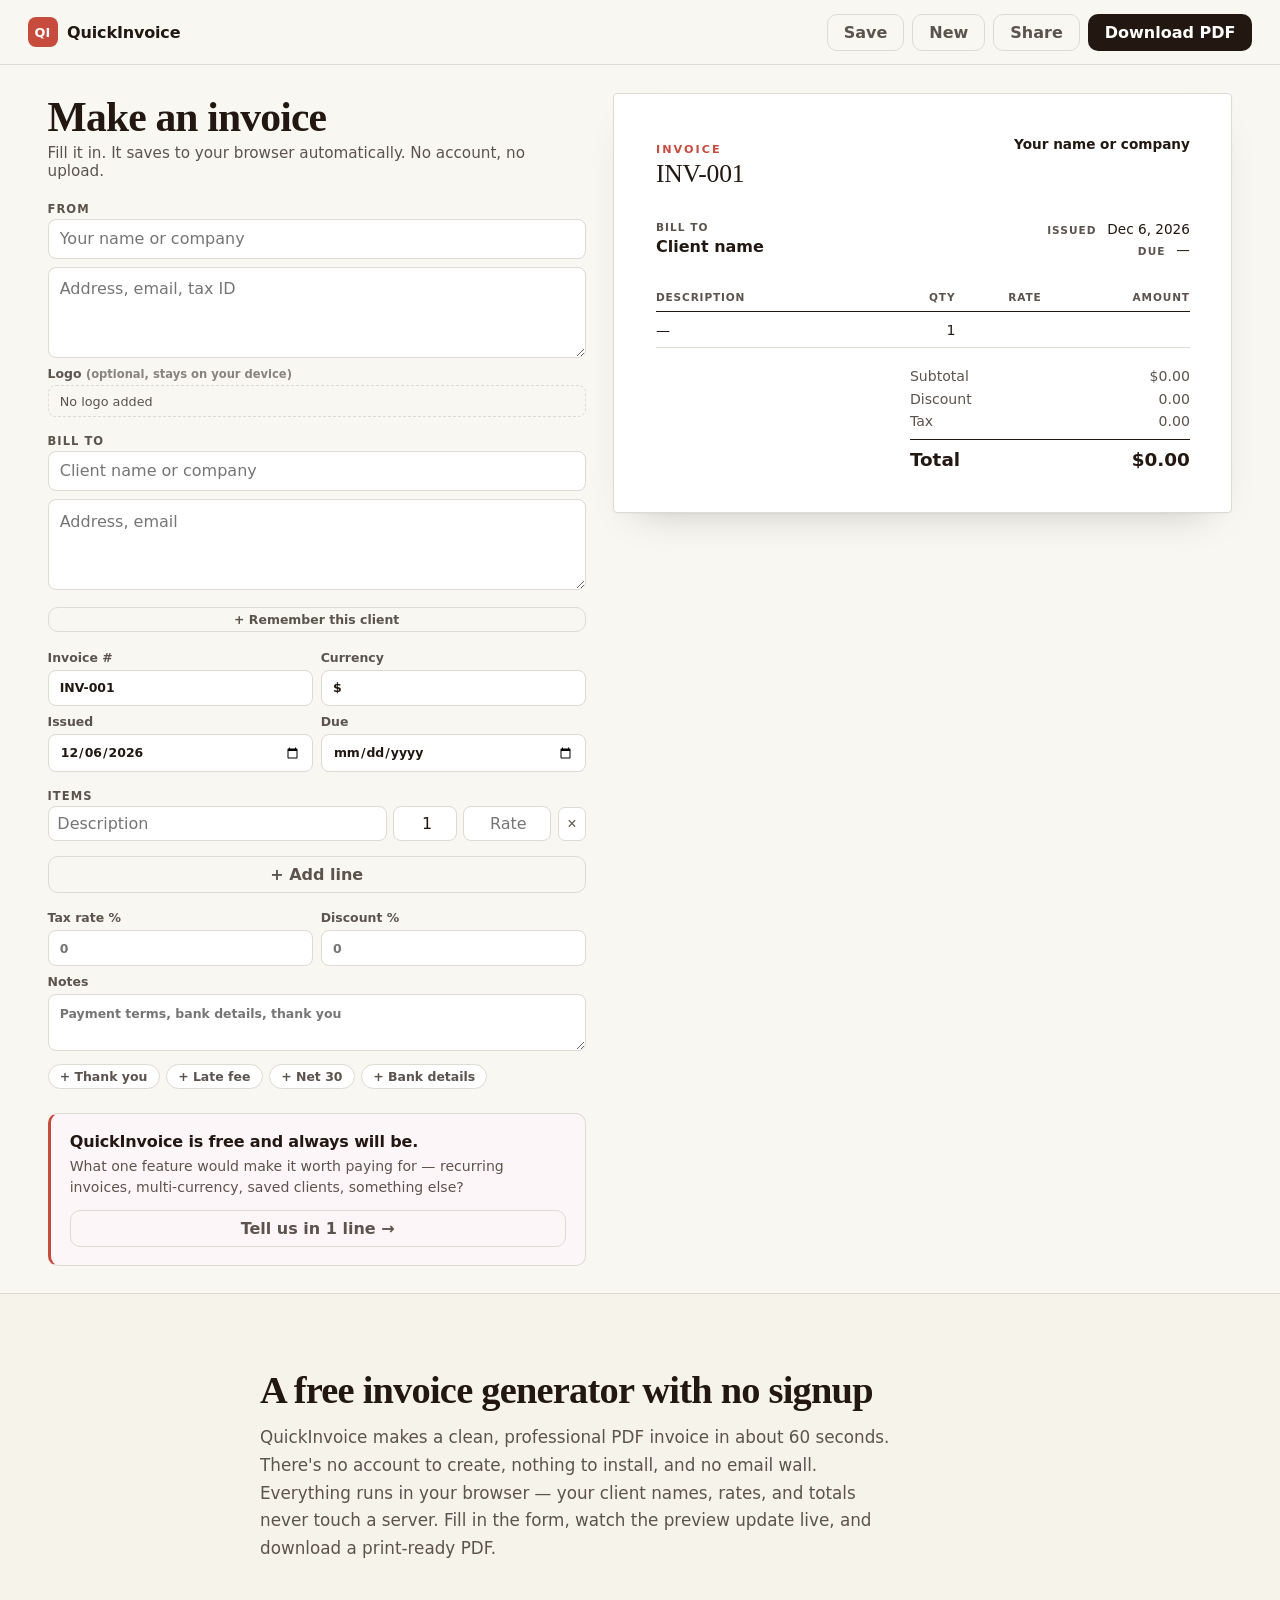
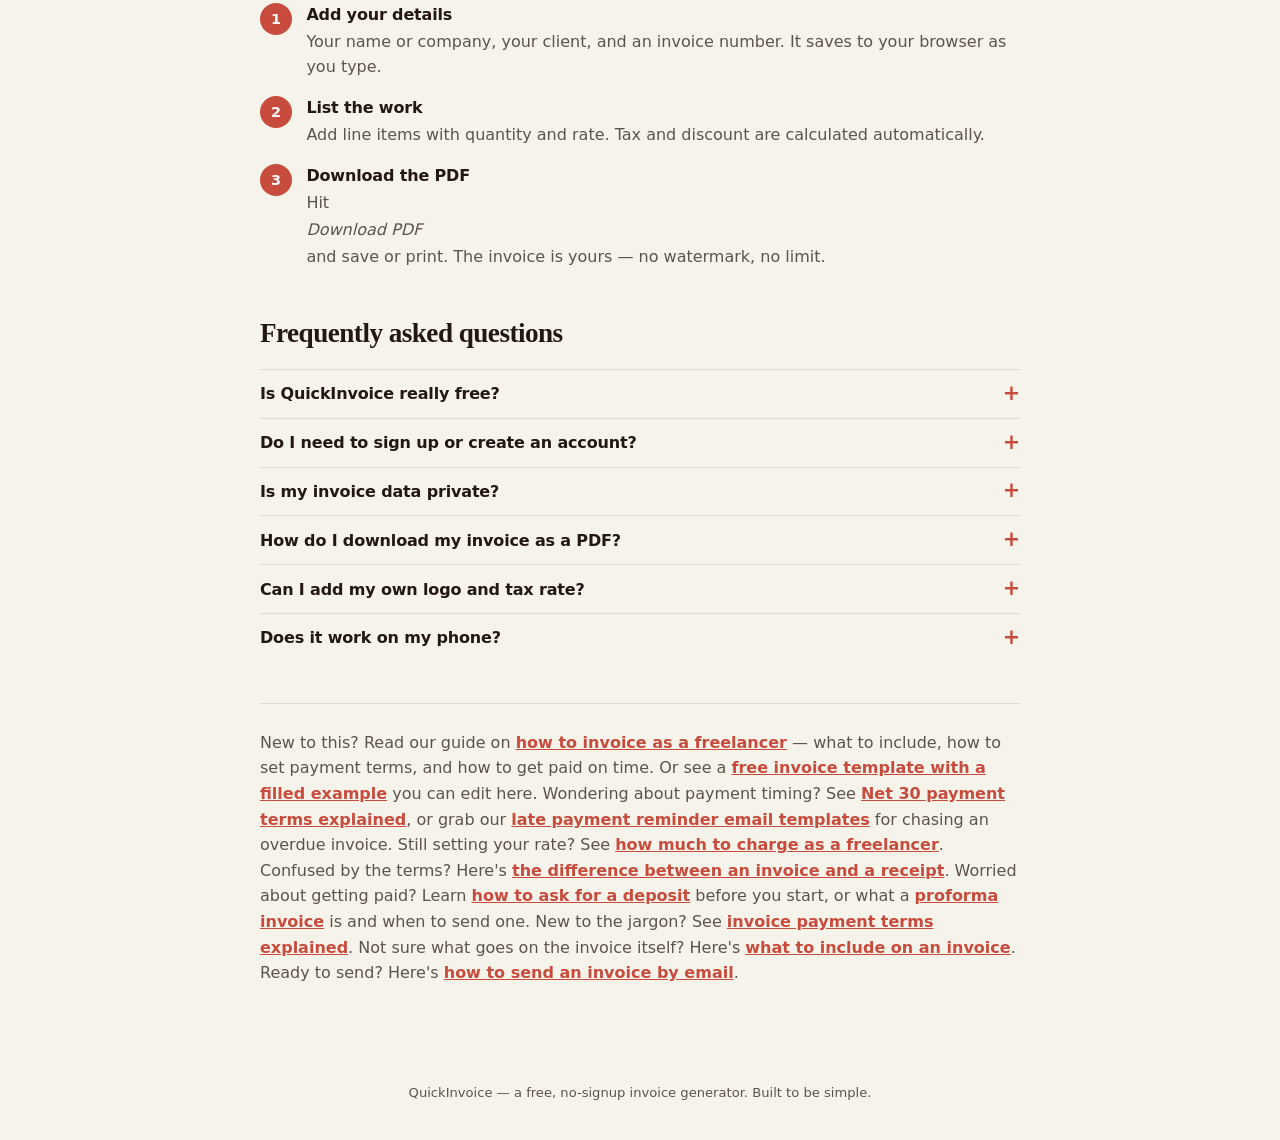
==== commit 71298698: "feat(quickinvoice): one-click note presets (9th retention feature) — Thank you / Late fee / Net 30 /" ====
--- a/docs/quickinvoice/index.html
+++ b/docs/quickinvoice/index.html
@@ -108,7 +108,13 @@
             <input class="inp" type="number" step="0.01" min="0" data-bind="discountRate" placeholder="0" />
           </label>
           <label class="lbl span-2">Notes
-            <textarea class="inp" data-bind="notes" rows="2" placeholder="Payment terms, bank details, thank you"></textarea>
+            <textarea id="notesField" class="inp" data-bind="notes" rows="2" placeholder="Payment terms, bank details, thank you"></textarea>
+            <div id="notePresets" class="note-presets no-print" aria-label="Quick notes">
+              <button class="note-preset" type="button" data-note="Thank you for your business!">+ Thank you</button>
+              <button class="note-preset" type="button" data-note="Late payments are subject to a 1.5% monthly fee.">+ Late fee</button>
+              <button class="note-preset" type="button" data-note="Payment due within 30 days of the invoice date.">+ Net 30</button>
+              <button class="note-preset" type="button" data-note="Pay by bank transfer — Bank: , Account: , Routing/Sort: ">+ Bank details</button>
+            </div>
           </label>
         </fieldset>
       </form>
--- a/docs/quickinvoice/styles.css
+++ b/docs/quickinvoice/styles.css
@@ -277,6 +277,17 @@
 .client-rm:hover { color: var(--accent); }
 #saveClientBtn { margin-top: 0.6rem; }
 
+/* ---------- Note presets ---------- */
+.note-presets { display: flex; flex-wrap: wrap; gap: 0.4rem; margin-top: 0.5rem; }
+.note-preset {
+  font: inherit; font-size: 0.78rem; cursor: pointer;
+  color: var(--ink-soft); background: var(--surface);
+  border: 1px solid var(--line); border-radius: 999px;
+  padding: 0.3rem 0.7rem; line-height: 1.1;
+  transition: border-color .15s, background .15s, color .15s;
+}
+.note-preset:hover { border-color: var(--accent); color: var(--ink); background: color-mix(in oklch, var(--accent) 4%, var(--surface)); }
+
 /* ---------- Feedback ---------- */
 .feedback {
   margin-top: 1.5rem;
